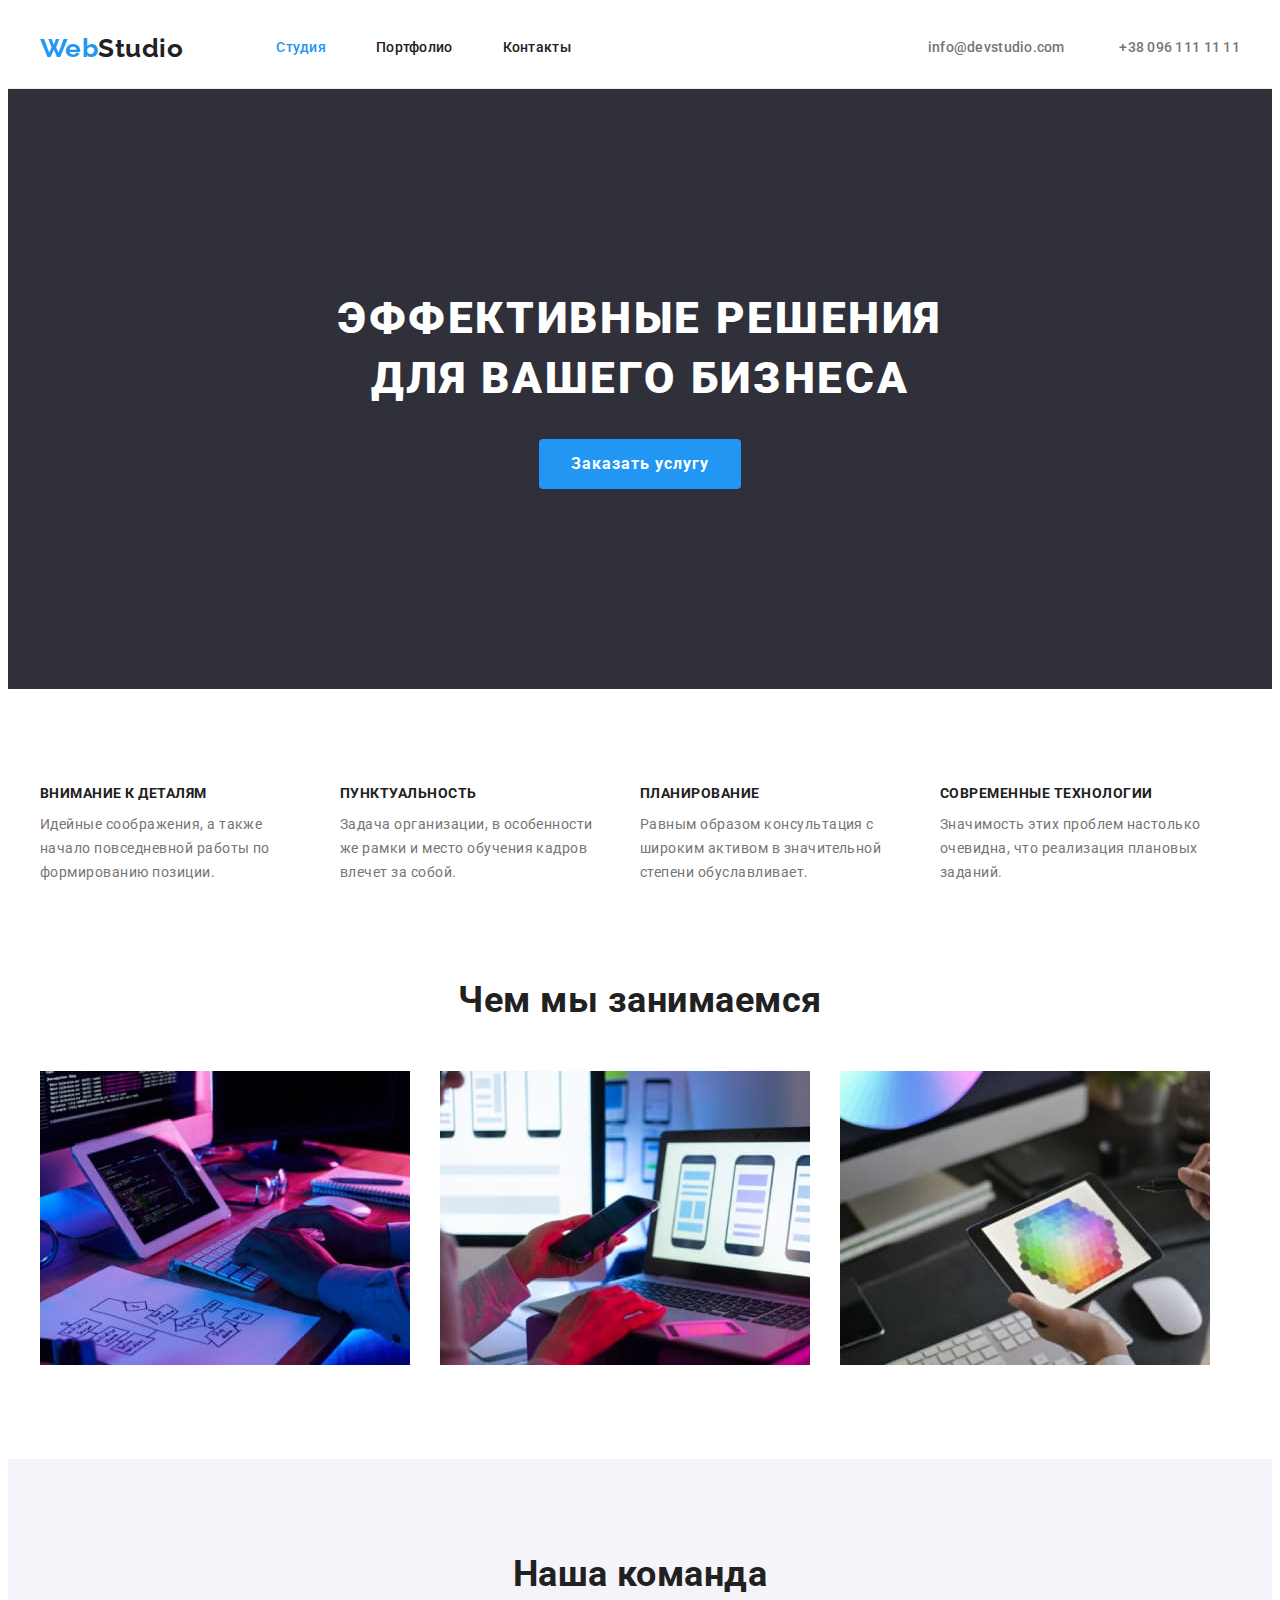
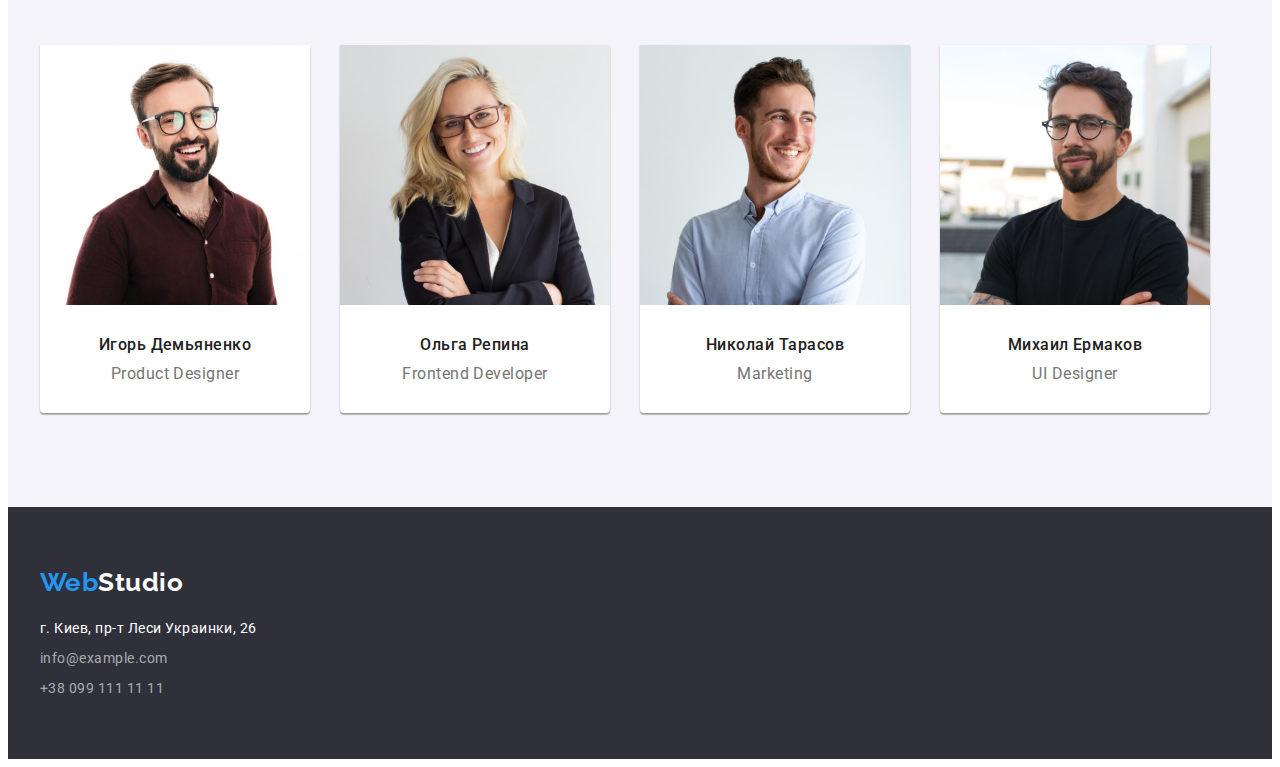
==== index.html @ fe97f820 "Initial commit" ====
<!DOCTYPE html>
<html lang="ru">
  <head>
    <meta charset="UTF-8" />
    <meta http-equiv="X-UA-Compatible" content="IE=edge" />
    <meta name="viewport" content="width=device-width, initial-scale=1.0" />
    <title>WebStudio</title>
    <link rel="preconnect" href="https://fonts.googleapis.com" />
    <link rel="preconnect" href="https://fonts.gstatic.com" crossorigin />
    <link
      href="https://fonts.googleapis.com/css2?family=Raleway:wght@700&family=Roboto:wght@400;500;700;900&display=swap"
      rel="stylesheet"
    />
    <link
      rel="stylesheet"
      href="https://cdnjs.cloudflare.com/ajax/libs/modern-normalize/1.1.0/modern-normalize.min.css"
      integrity="sha512-wpPYUAdjBVSE4KJnH1VR1HeZfpl1ub8YT/NKx4PuQ5NmX2tKuGu6U/JRp5y+Y8XG2tV+wKQpNHVUX03MfMFn9Q=="
      crossorigin="anonymous"
      referrerpolicy="no-referrer"
    />
    <link rel="stylesheet" href="./css/styles.css" />
  </head>

  <body>
    <header>
      <div class="container page-header">
        <nav class="site-nav">
          <a href="./index.html" class="logo link">Web<span class="logo-header">Studio</span></a>
          <ul class="list-nav list">
            <li class="item"><a href="./index.html" class="current link">Студия</a></li>
            <li class="item"><a href="./portfolio.html" class="link">Портфолио</a></li>
            <li class="item"><a href="" class="link">Контакты</a></li>
          </ul>
        </nav>
        <address class="contacts">
          <a href="mailto:info@devstudio.com" class="link">info@devstudio.com</a>
          <a href="tel:+380961111111" class="link">+38 096 111 11 11</a>
        </address>
      </div>
    </header>
    <main>
      <section class="hero section">
        <div class="container">
          <h1 class="hero-title">Эффективные решения для вашего бизнеса</h1>
          <button type="button" class="hero-button">Заказать услугу</button>
        </div>
      </section>
      <section class="features section">
        <div class="container">
          <!--приховати цей заголовок h2 в css-->
          <h2 class="visually-hidden">Наши преимущества</h2>
          <ul class="features-list list">
            <li class="item">
              <h3 class="features-title">Внимание к деталям</h3>
              <p class="features-text">
                Идейные соображения, а также начало повседневной работы по формированию позиции.
              </p>
            </li>
            <li class="item">
              <h3 class="features-title">Пунктуальность</h3>
              <p class="features-text">
                Задача организации, в особенности же рамки и место обучения кадров влечет за собой.
              </p>
            </li>
            <li class="item">
              <h3 class="features-title">Планирование</h3>
              <p class="features-text">
                Равным образом консультация с широким активом в значительной степени обуславливает.
              </p>
            </li>
            <li class="item">
              <h3 class="features-title">Современные технологии</h3>
              <p class="features-text">
                Значимость этих проблем настолько очевидна, что реализация плановых заданий.
              </p>
            </li>
          </ul>
        </div>
      </section>
      <section class="directions section">
        <div class="container">
          <h2 class="directions-title">Чем мы занимаемся</h2>
          <ul class="directions-list list">
            <li class="item">
              <img src="./images/doing1.jpg" width="370" alt="руки на клавиатуре, на екране код" />
            </li>
            <li class="item">
              <img
                src="./images/doing2.jpg"
                width="370"
                alt="мобильный телефон в руке и на экране"
              />
            </li>
            <li class="item">
              <img
                src="./images/doing3.jpg"
                width="370"
                alt="цветовая палитра на экране планшета"
              />
            </li>
          </ul>
        </div>
      </section>
      <section class="team section">
        <div class="container">
          <h2 class="team-title">Наша команда</h2>
          <ul class="team-list list">
            <li class="item">
              <img
                class="pic"
                src="./images/demiyanenko.jpg"
                width="270"
                alt="мужчина в коричневой рубашке, в очках и с бородой"
              />
              <div class="team-description">
                <h3 class="team-list-title">Игорь Демьяненко</h3>
                <p class="team-list-text">Product Designer</p>
              </div>
            </li>
            <li class="item">
              <img
                class="pic"
                src="./images/repina.jpg"
                width="270"
                alt="девушка блондинка в черном пиджакеи очках"
              />
              <div class="team-description">
                <h3 class="team-list-title">Ольга Репина</h3>
                <p class="team-list-text">Frontend Developer</p>
              </div>
            </li>
            <li class="item">
              <img
                class="pic"
                src="./images/tarasov.jpg"
                width="270"
                alt="мужчина в голубой рубашке и с бородой"
              />
              <div class="team-description">
                <h3 class="team-list-title">Николай Тарасов</h3>
                <p class="team-list-text">Marketing</p>
              </div>
            </li>
            <li class="item">
              <img
                class="pic"
                src="./images/ermakov.jpg"
                width="270"
                alt="мужчина в черной футболке, с бородой и в очках"
              />
              <div class="team-description">
                <h3 class="team-list-title">Михаил Ермаков</h3>
                <p class="team-list-text">UI Designer</p>
              </div>
            </li>
          </ul>
        </div>
      </section>
    </main>
    <footer>
      <div class="container">
        <a href="./index.html" class="logo link">Web<span class="logo-footer">Studio</span></a>
        <address class="address">
          <ul class="address-list list">
            <li class="item">
              <a
                href="https://goo.gl/maps/7GaUv9bCkKkRXXXv6"
                target="_blank"
                rel="noopener noreferrer nofollow"
                class="address-map link"
                >г. Киев, пр-т Леси Украинки, 26</a
              >
            </li>
            <li class="item">
              <a href="mailto:info@example.com" class="address-mail link">info@example.com</a>
            </li>
            <li class="item">
              <a href="tel:+380991111111" class="address-tel link">+38 099 111 11 11</a>
            </li>
          </ul>
        </address>
      </div>
    </footer>
  </body>
</html>
---- css/styles.css ----
/* основний колір фону - #FFFFFF */
/* колір футера - #2F303A */
/* додатковий колір фону - #F5F4FA */
/* колір логотипу - #000000 */
/* колір акценту - #2196F3 */
/* колір ховеру кнопки героя - #188CE8 */
/* колір заголовків - #212121 */
/* колір тексту - #757575 */
/* додатковий колір тексту - #FFFFFF */
/* колір тексту із прозорістю - rgba(255, 255, 255, 0.6) */
/* колір лінії - #ECECEC */
/* ?Raleway 700, Roboto 400 500 700 900 */

/* css змінні */
:root {
  --akcent-color: #2196f3;
  --base-color: #ffffff;
  --heading-color: #212121;
  --text-color: #757575;
  --btn-color: #f5f4fa;
}

body {
  background-color: var(--base-color);
  color: var(--heading-color);

  font-family: Roboto, sans-serif;
  letter-spacing: 0.03em;
}

header {
  border-bottom: 1px solid #ececec;
}

footer {
  background-color: #2f303a;
}

h1,
h2,
h3,
h4,
h5,
h6,
p,
ul,
li {
  margin: 0;
  padding: 0;
}

img {
  display: block;
  min-width: 100%;
  height: auto;
}

.list {
  list-style: none;
}

.link {
  text-decoration: none;
}

.section {
  padding-top: 94px;
  padding-bottom: 94px;
}

.container {
  margin-left: auto;
  margin-right: auto;
  width: 1200px;
  padding-left: 15px;
  padding-right: 15px;
  /* outline: 2px solid tomato; */
}

/* =============Хедер============== */
.page-header {
  display: flex;
  align-items: center;
}

.site-nav {
  display: flex;
  align-items: center;
}

.logo {
  padding-top: 20px;
  padding-bottom: 20px;

  color: var(--akcent-color);

  font-family: Raleway, sans-serif;
  font-weight: 700;
  font-size: 26px;
  line-height: 1.19;
}

.logo-header {
  color: #212121;
}

.list-nav {
  display: flex;
  margin-left: 93px;
}

.list-nav .item:not(:last-child) {
  margin-right: 50px;
}

.list-nav .link {
  display: inline-block;
  padding-top: 32px;
  padding-bottom: 32px;

  color: var(--heading-color);

  font-weight: 500;
  font-size: 14px;
  line-height: 1.14;
  letter-spacing: 0.02em;
}

.list-nav .link:hover,
.list-nav .link:focus {
  color: var(--akcent-color);
}

.contacts {
  margin-left: auto;
}

.contacts .link + .link {
  margin-left: 50px;
}

.contacts .link {
  display: inline-block;
  padding-top: 32px;
  padding-bottom: 32px;

  color: var(--text-color);

  font-style: normal;
  font-weight: 500;
  font-size: 14px;
  line-height: 1.14;
  letter-spacing: 0.02em;
}

.contacts .link:hover,
.contacts .link:focus {
  color: var(--akcent-color);
}

.link.current {
  color: var(--akcent-color);
}

/* =============герой============== */
.hero {
  padding-top: 200px;
  padding-bottom: 200px;
  background-color: #2f303a;
  text-align: center;
}

.hero-title {
  width: 696px;
  margin-right: auto;
  margin-left: auto;

  color: var(--base-color);
  font-weight: 900;
  font-size: 44px;
  line-height: 1.36;
  letter-spacing: 0.06em;
  text-transform: uppercase;
}

.hero-button {
  margin-right: auto;
  margin-left: auto;
  margin-top: 30px;
  min-width: 200px;
  border-radius: 4px;
  padding-top: 10px;
  padding-right: 32px;
  padding-bottom: 10px;
  padding-left: 32px;

  background-color: var(--akcent-color);
  color: var(--base-color);
  border: none;
  cursor: pointer;
  display: block;

  font-family: inherit;
  font-weight: 700;
  font-size: 16px;
  line-height: 1.88;
  letter-spacing: 0.06em;
}

.hero-button:hover,
.hero-button:focus {
  background-color: #188ce8;
}

/* =============преимущества============= */
.visually-hidden {
  position: absolute;
  white-space: nowrap;
  width: 1px;
  height: 1px;
  overflow: hidden;
  border: 0;
  padding: 0;
  clip: rect(0 0 0 0);
  clip-path: inset(50%);
  margin: -1px;
}

.features-list {
  display: flex;
}

.features-list .item {
  width: 270px;
}

.features-list .item:not(:last-child) {
  margin-right: 30px;
}

.features-title {
  margin-bottom: 10px;

  font-weight: 700;
  font-size: 14px;
  line-height: 1.43;
  text-transform: uppercase;
}

.features-text {
  color: var(--text-color);

  font-size: 14px;
  line-height: 1.71;
}

/* =============чем мы занимаемся============= */
.directions {
  padding-top: 0;
}

.directions-title {
  margin-bottom: 50px;

  font-weight: 700;
  font-size: 36px;
  line-height: 1.17;
  text-align: center;
}

.directions-list {
  display: flex;
}

.directions-list .item + .item {
  margin-left: 30px;
}

/* =============команда============= */
.team {
  background-color: #f5f4fa;
}

.team-title {
  margin-bottom: 50px;

  font-weight: 700;
  font-size: 36px;
  line-height: 1.17;
  text-align: center;
}

.team-list {
  display: flex;
}

.team-list .item + .item {
  margin-left: 30px;
}

.team-list .item {
  border-radius: 0px 0px 4px 4px;

  background-color: var(--base-color);
  width: 270px;

  box-shadow: 0px 1px 3px rgba(0, 0, 0, 0.12), 0px 1px 1px rgba(0, 0, 0, 0.14),
    0px 2px 1px rgba(0, 0, 0, 0.2);
}

.team-description {
  padding-top: 30px;
  padding-bottom: 30px;
}

.team-list-title {
  margin-bottom: 10px;

  font-weight: 500;
  font-size: 16px;
  line-height: 1.19;
  text-align: center;
}

.team-list-text {
  color: var(--text-color);

  font-size: 16px;
  line-height: 1.19;
  text-align: center;
}

/* =============футер============= */
footer {
  padding-top: 60px;
  padding-bottom: 60px;
}

.logo-footer {
  color: var(--base-color);
}

.address {
  margin-top: 20px;

  font-style: normal;
  font-size: 14px;
  /* line-height: 1.71; */
  line-height: 1.5;
}

/* .address-list .item {
  height: 21px;
} */

.address-list .item + .item {
  margin-top: 9px;
}

.address-map {
  color: var(--base-color);
}

.address-map:hover,
.address-map:focus {
  color: var(--akcent-color);
}

.address-tel,
.address-mail {
  color: rgba(255, 255, 255, 0.6);
}

.address-tel:hover,
.address-tel:focus {
  color: var(--akcent-color);
}

.address-mail:hover,
.address-mail:focus {
  color: var(--akcent-color);
}

/* =============портфолио============= */
.filters {
  display: flex;
  margin-bottom: 50px;
  justify-content: center;
}

.filters-btn {
  padding-top: 6px;
  padding-right: 22px;
  padding-bottom: 6px;
  padding-left: 22px;
  border-radius: 4px;

  color: var(--heading-color);
  background-color: var(--btn-color);
  border: none;
  cursor: pointer;

  font-family: inherit;
  font-weight: 500;
  font-size: 16px;
  line-height: 1.62;
  text-align: center;
  letter-spacing: inherit;
}

.filters-list:not(:last-child) {
  margin-right: 6px;
}

.filters-btn:hover,
.filters-btn:focus {
  background-color: var(--akcent-color);
  color: var(--base-color);
}

.works {
  display: flex;
  flex-wrap: wrap;
  gap: 30px;
}

.works-list {
  flex-basis: calc((100% - 60px) / 3);
}

.works-descr {
  padding-right: 24px;
  padding-bottom: 20px;
  padding-left: 24px;
  padding-top: 20px;

  border: 1px solid #eeeeee;
  border-top: none;
}

.works-title {
  margin-bottom: 4px;
  color: var(--heading-color);

  font-weight: 700;
  font-size: 18px;
  line-height: 2;
  letter-spacing: 0.06em;
}

.works-text {
  color: var(--text-color);

  font-size: 16px;
  line-height: 1.88;
}
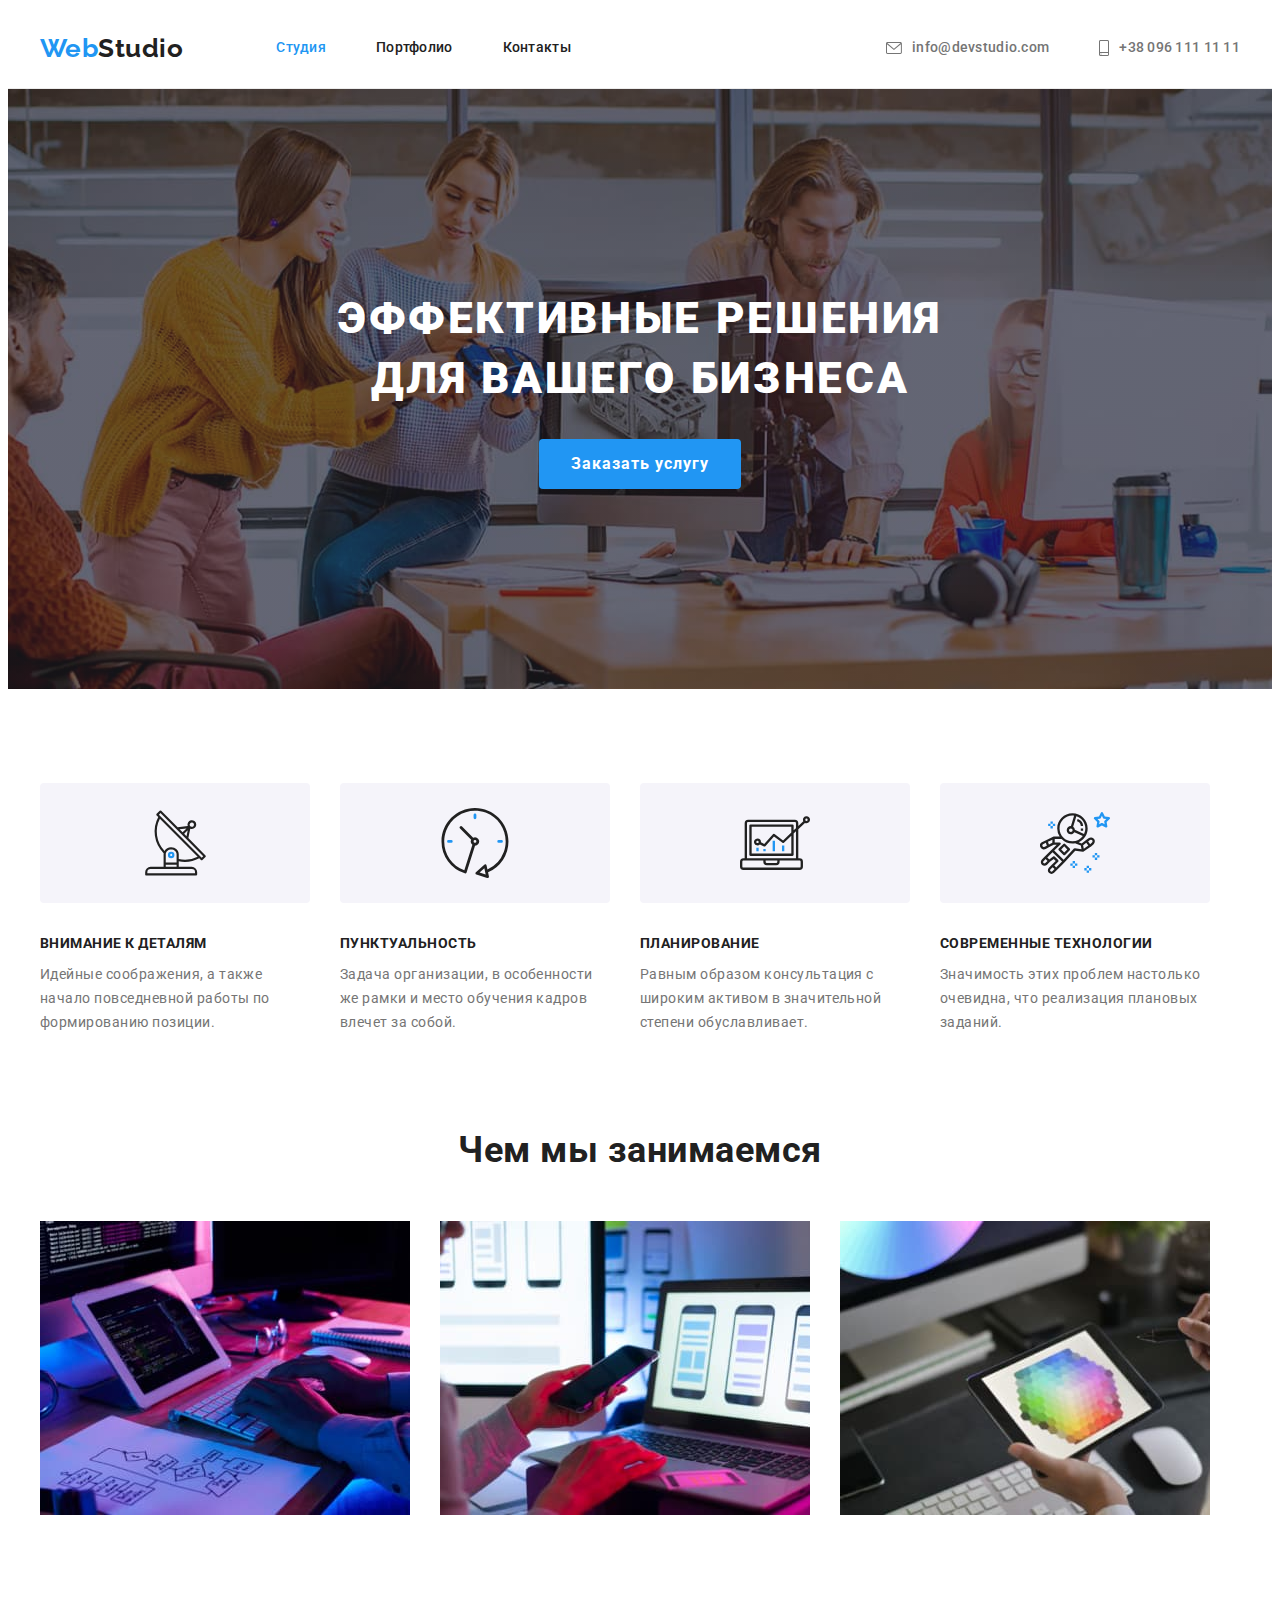
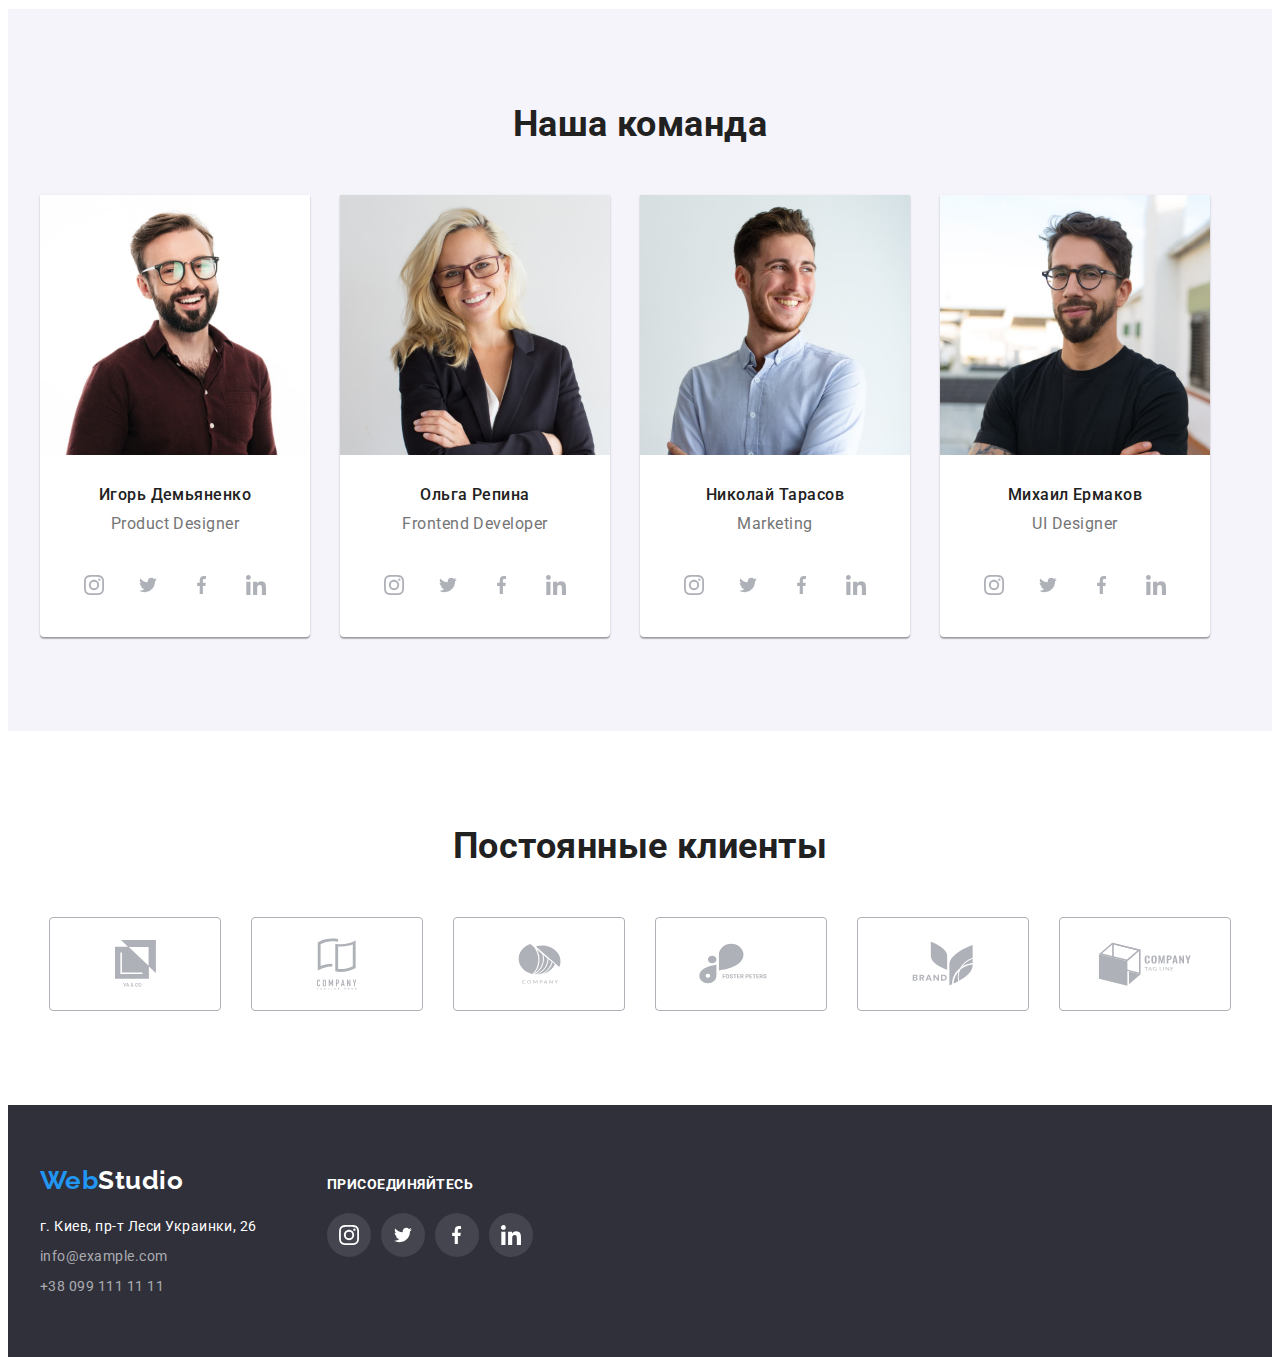
==== commit 757b5565: "дз№4 головна сторінка - готово" ====
--- a/index.html
+++ b/index.html
@@ -33,8 +33,17 @@
           </ul>
         </nav>
         <address class="contacts">
-          <a href="mailto:info@devstudio.com" class="link">info@devstudio.com</a>
-          <a href="tel:+380961111111" class="link">+38 096 111 11 11</a>
+          <a href="mailto:info@devstudio.com" class="link">
+            <svg class="cont-icon" width="16px" height="12">
+              <use href="./images/symbol-defs.svg#icon-mail"></use>
+            </svg>
+            info@devstudio.com</a
+          >
+          <a href="tel:+380961111111" class="link"
+            ><svg class="cont-icon" width="10px" height="16">
+              <use href="./images/symbol-defs.svg#icon-phone"></use></svg
+            >+38 096 111 11 11</a
+          >
         </address>
       </div>
     </header>
@@ -51,24 +60,44 @@
           <h2 class="visually-hidden">Наши преимущества</h2>
           <ul class="features-list list">
             <li class="item">
+              <div class="features-icon">
+                <svg class="icon" width="65" height="70">
+                  <use href="./images/symbol-defs.svg#icon-antenna"></use>
+                </svg>
+              </div>
               <h3 class="features-title">Внимание к деталям</h3>
               <p class="features-text">
                 Идейные соображения, а также начало повседневной работы по формированию позиции.
               </p>
             </li>
             <li class="item">
+              <div class="features-icon">
+                <svg class="icon" width="70" height="70">
+                  <use href="./images/symbol-defs.svg#icon-clock"></use>
+                </svg>
+              </div>
               <h3 class="features-title">Пунктуальность</h3>
               <p class="features-text">
                 Задача организации, в особенности же рамки и место обучения кадров влечет за собой.
               </p>
             </li>
             <li class="item">
+              <div class="features-icon">
+                <svg class="icon" width="70" height="70">
+                  <use href="./images/symbol-defs.svg#icon-diagram"></use>
+                </svg>
+              </div>
               <h3 class="features-title">Планирование</h3>
               <p class="features-text">
                 Равным образом консультация с широким активом в значительной степени обуславливает.
               </p>
             </li>
             <li class="item">
+              <div class="features-icon">
+                <svg class="icon" width="70" height="70">
+                  <use href="./images/symbol-defs.svg#icon-astronaut"></use>
+                </svg>
+              </div>
               <h3 class="features-title">Современные технологии</h3>
               <p class="features-text">
                 Значимость этих проблем настолько очевидна, что реализация плановых заданий.
@@ -116,6 +145,33 @@
                 <h3 class="team-list-title">Игорь Демьяненко</h3>
                 <p class="team-list-text">Product Designer</p>
               </div>
+              <ul class="social list">
+                <li class="social-item">
+                  <a class="social-icon" href="" aria-label="instagram Игорь Демьяненко">
+                    <svg class="soc-logo" width="20" height="20">
+                      <use href="./images/symbol-defs.svg#icon-instagram"></use>
+                    </svg>
+                  </a>
+                </li>
+                <li class="social-item">
+                  <a class="social-icon" href="" aria-label="twitter Игорь Демьяненко">
+                    <svg class="soc-logo" width="20" height="16">
+                      <use href="./images/symbol-defs.svg#icon-twitter"></use></svg
+                  ></a>
+                </li>
+                <li class="social-item">
+                  <a class="social-icon" href="" aria-label="facebook Игорь Демьяненко">
+                    <svg class="soc-logo" width="10" height="20">
+                      <use href="./images/symbol-defs.svg#icon-facebook"></use></svg
+                  ></a>
+                </li>
+                <li class="social-item">
+                  <a class="social-icon" href="" aria-label="linkedin Игорь Демьяненко">
+                    <svg class="soc-logo" width="20" height="20">
+                      <use href="./images/symbol-defs.svg#icon-linkedin"></use></svg
+                  ></a>
+                </li>
+              </ul>
             </li>
             <li class="item">
               <img
@@ -128,6 +184,33 @@
                 <h3 class="team-list-title">Ольга Репина</h3>
                 <p class="team-list-text">Frontend Developer</p>
               </div>
+              <ul class="social list">
+                <li class="social-item">
+                  <a class="social-icon" href="" aria-label="instagram Ольга Репина">
+                    <svg class="soc-logo" width="20" height="20">
+                      <use href="./images/symbol-defs.svg#icon-instagram"></use>
+                    </svg>
+                  </a>
+                </li>
+                <li class="social-item">
+                  <a class="social-icon" href="" aria-label="twitter Ольга Репина">
+                    <svg class="soc-logo" width="20" height="16">
+                      <use href="./images/symbol-defs.svg#icon-twitter"></use></svg
+                  ></a>
+                </li>
+                <li class="social-item">
+                  <a class="social-icon" href="" aria-label="facebook Ольга Репина">
+                    <svg class="soc-logo" width="10" height="20">
+                      <use href="./images/symbol-defs.svg#icon-facebook"></use></svg
+                  ></a>
+                </li>
+                <li class="social-item">
+                  <a class="social-icon" href="" aria-label="linkedin Ольга Репина">
+                    <svg class="soc-logo" width="20" height="20">
+                      <use href="./images/symbol-defs.svg#icon-linkedin"></use></svg
+                  ></a>
+                </li>
+              </ul>
             </li>
             <li class="item">
               <img
@@ -140,6 +223,33 @@
                 <h3 class="team-list-title">Николай Тарасов</h3>
                 <p class="team-list-text">Marketing</p>
               </div>
+              <ul class="social list">
+                <li class="social-item">
+                  <a class="social-icon" href="" aria-label="instagram Николай Тарасов">
+                    <svg class="soc-logo" width="20" height="20">
+                      <use href="./images/symbol-defs.svg#icon-instagram"></use>
+                    </svg>
+                  </a>
+                </li>
+                <li class="social-item">
+                  <a class="social-icon" href="" aria-label="twitter Николай Тарасов">
+                    <svg class="soc-logo" width="20" height="16">
+                      <use href="./images/symbol-defs.svg#icon-twitter"></use></svg
+                  ></a>
+                </li>
+                <li class="social-item">
+                  <a class="social-icon" href="" aria-label="facebook Николай Тарасов">
+                    <svg class="soc-logo" width="10" height="20">
+                      <use href="./images/symbol-defs.svg#icon-facebook"></use></svg
+                  ></a>
+                </li>
+                <li class="social-item">
+                  <a class="social-icon" href="" aria-label="linkedin Николай Тарасов">
+                    <svg class="soc-logo" width="20" height="20">
+                      <use href="./images/symbol-defs.svg#icon-linkedin"></use></svg
+                  ></a>
+                </li>
+              </ul>
             </li>
             <li class="item">
               <img
@@ -152,33 +262,136 @@
                 <h3 class="team-list-title">Михаил Ермаков</h3>
                 <p class="team-list-text">UI Designer</p>
               </div>
+              <ul class="social list">
+                <li class="social-item">
+                  <a class="social-icon" href="" aria-label="instagram Михаил Ермаков">
+                    <svg class="soc-logo" width="20" height="20">
+                      <use href="./images/symbol-defs.svg#icon-instagram"></use>
+                    </svg>
+                  </a>
+                </li>
+                <li class="social-item">
+                  <a class="social-icon" href="" aria-label="twitter Михаил Ермаков">
+                    <svg class="soc-logo" width="20" height="16">
+                      <use href="./images/symbol-defs.svg#icon-twitter"></use></svg
+                  ></a>
+                </li>
+                <li class="social-item">
+                  <a class="social-icon" href="" aria-label="facebook Михаил Ермаков">
+                    <svg class="soc-logo" width="10" height="20">
+                      <use href="./images/symbol-defs.svg#icon-facebook"></use></svg
+                  ></a>
+                </li>
+                <li class="social-item">
+                  <a class="social-icon" href="" aria-label="linkedin Михаил Ермаков">
+                    <svg class="soc-logo" width="20" height="20">
+                      <use href="./images/symbol-defs.svg#icon-linkedin"></use></svg
+                  ></a>
+                </li>
+              </ul>
+            </li>
+          </ul>
+        </div>
+      </section>
+      <section class="clients section">
+        <div class="container">
+          <h2 class="clients-title">Постоянные клиенты</h2>
+          <ul class="clients-list list">
+            <li class="items">
+              <a href="" class="clients-icon" aria-label="company1">
+                <svg class="icon" width="41" height="47">
+                  <use href="./images/symbol-defs.svg#icon-client1"></use>
+                </svg>
+              </a>
+            </li>
+            <li class="items">
+              <a href="" class="clients-icon" aria-label="company2"
+                ><svg class="icon" width="40" height="52">
+                  <use href="./images/symbol-defs.svg#icon-client2"></use></svg
+              ></a>
+            </li>
+            <li class="items">
+              <a href="" class="clients-icon" aria-label="company3"
+                ><svg class="icon" width="43" height="41">
+                  <use href="./images/symbol-defs.svg#icon-client3"></use></svg
+              ></a>
+            </li>
+            <li class="items">
+              <a href="" class="clients-icon" aria-label="company4"
+                ><svg class="icon" width="84" height="41">
+                  <use href="./images/symbol-defs.svg#icon-client4"></use></svg
+              ></a>
+            </li>
+            <li class="items">
+              <a href="" class="clients-icon" aria-label="company5"
+                ><svg class="icon" width="62" height="45">
+                  <use href="./images/symbol-defs.svg#icon-client5"></use></svg
+              ></a>
+            </li>
+            <li class="items">
+              <a href="" class="clients-icon" aria-label="company6"
+                ><svg class="icon" width="94" height="44">
+                  <use href="./images/symbol-defs.svg#icon-client6"></use></svg
+              ></a>
             </li>
           </ul>
         </div>
       </section>
     </main>
     <footer>
-      <div class="container">
-        <a href="./index.html" class="logo link">Web<span class="logo-footer">Studio</span></a>
-        <address class="address">
-          <ul class="address-list list">
-            <li class="item">
-              <a
-                href="https://goo.gl/maps/7GaUv9bCkKkRXXXv6"
-                target="_blank"
-                rel="noopener noreferrer nofollow"
-                class="address-map link"
-                >г. Киев, пр-т Леси Украинки, 26</a
-              >
-            </li>
-            <li class="item">
-              <a href="mailto:info@example.com" class="address-mail link">info@example.com</a>
-            </li>
-            <li class="item">
-              <a href="tel:+380991111111" class="address-tel link">+38 099 111 11 11</a>
-            </li>
-          </ul>
-        </address>
+      <div class="container footer">
+        <div class="footer-contacts">
+          <a href="./index.html" class="logo link">Web<span class="logo-footer">Studio</span></a>
+          <address class="address">
+            <ul class="address-list list">
+              <li class="item">
+                <a
+                  href="https://goo.gl/maps/7GaUv9bCkKkRXXXv6"
+                  target="_blank"
+                  rel="noopener noreferrer nofollow"
+                  class="address-map link"
+                  >г. Киев, пр-т Леси Украинки, 26</a
+                >
+              </li>
+              <li class="item">
+                <a href="mailto:info@example.com" class="address-mail link">info@example.com</a>
+              </li>
+              <li class="item">
+                <a href="tel:+380991111111" class="address-tel link">+38 099 111 11 11</a>
+              </li>
+            </ul>
+          </address>
+        </div>
+        <div class="footer-socials">
+          <p class="connect">присоединяйтесь</p>
+          <ul class="social list">
+            <li class="social-item">
+              <a class="social-icon link" href="" aria-label="наш instagram">
+                <svg class="soc-logo" width="20" height="20">
+                  <use href="./images/symbol-defs.svg#icon-instagram"></use>
+                </svg>
+              </a>
+            </li>
+            <li class="social-item">
+              <a class="social-icon link" href="" aria-label="наш twitter">
+                <svg class="soc-logo" width="20" height="16">
+                  <use href="./images/symbol-defs.svg#icon-twitter"></use></svg
+              ></a>
+            </li>
+            <li class="social-item">
+              <a class="social-icon link" href="" aria-label="наш facebook">
+                <svg class="soc-logo" width="10" height="20">
+                  <use href="./images/symbol-defs.svg#icon-facebook"></use></svg
+              ></a>
+            </li>
+            <li class="social-item">
+              <a class="social-icon link" href="" aria-label="наш linkedin">
+                <svg class="soc-logo" width="20" height="20">
+                  <use href="./images/symbol-defs.svg#icon-linkedin"></use></svg
+              ></a>
+            </li>
+          </ul>
+        </div>
       </div>
     </footer>
   </body>
--- a/css/styles.css
+++ b/css/styles.css
@@ -9,6 +9,7 @@
 /* додатковий колір тексту - #FFFFFF */
 /* колір тексту із прозорістю - rgba(255, 255, 255, 0.6) */
 /* колір лінії - #ECECEC */
+/* колір соцмережі - #AFB1B8 */
 /* ?Raleway 700, Roboto 400 500 700 900 */
 
 /* css змінні */
@@ -18,6 +19,8 @@
   --heading-color: #212121;
   --text-color: #757575;
   --btn-color: #f5f4fa;
+  --social-color: #afb1b8;
+  --footer-social-color: rgba(255, 255, 255, 0.1);
 }
 
 body {
@@ -49,6 +52,10 @@
   padding: 0;
 }
 
+h2 {
+  font-weight: 700;
+}
+
 img {
   display: block;
   min-width: 100%;
@@ -132,6 +139,7 @@
 }
 
 .contacts {
+  display: flex;
   margin-left: auto;
 }
 
@@ -140,9 +148,10 @@
 }
 
 .contacts .link {
-  display: inline-block;
+  display: flex;
   padding-top: 32px;
   padding-bottom: 32px;
+  align-items: center;
 
   color: var(--text-color);
 
@@ -158,15 +167,27 @@
   color: var(--akcent-color);
 }
 
+.cont-icon {
+  fill: currentColor;
+  margin-right: 10px;
+}
+
 .link.current {
   color: var(--akcent-color);
 }
 
 /* =============герой============== */
-.hero {
+.hero.section {
+  max-width: 1600px;
+  margin-right: auto;
+  margin-left: auto;
   padding-top: 200px;
   padding-bottom: 200px;
-  background-color: #2f303a;
+  background-color: #c4c4c4;
+  background-image: linear-gradient(rgba(47, 48, 58, 0.4), rgba(47, 48, 58, 0.4)),
+    url('../images/hero.jpg');
+  background-repeat: no-repeat;
+  background-position: center;
   text-align: center;
 }
 
@@ -234,6 +255,16 @@
   width: 270px;
 }
 
+.features-icon {
+  display: flex;
+  justify-content: center;
+  align-items: center;
+  background-color: var(--btn-color);
+  border-radius: 4px;
+  margin-bottom: 30px;
+  height: 120px;
+}
+
 .features-list .item:not(:last-child) {
   margin-right: 30px;
 }
@@ -241,7 +272,6 @@
 .features-title {
   margin-bottom: 10px;
 
-  font-weight: 700;
   font-size: 14px;
   line-height: 1.43;
   text-transform: uppercase;
@@ -262,7 +292,6 @@
 .directions-title {
   margin-bottom: 50px;
 
-  font-weight: 700;
   font-size: 36px;
   line-height: 1.17;
   text-align: center;
@@ -284,7 +313,6 @@
 .team-title {
   margin-bottom: 50px;
 
-  font-weight: 700;
   font-size: 36px;
   line-height: 1.17;
   text-align: center;
@@ -303,6 +331,7 @@
 
   background-color: var(--base-color);
   width: 270px;
+  padding-bottom: 30px;
 
   box-shadow: 0px 1px 3px rgba(0, 0, 0, 0.12), 0px 1px 1px rgba(0, 0, 0, 0.14),
     0px 2px 1px rgba(0, 0, 0, 0.2);
@@ -330,12 +359,84 @@
   text-align: center;
 }
 
+.social {
+  display: flex;
+  justify-content: center;
+}
+
+.social-item + .social-item {
+  margin-left: 10px;
+}
+.social-icon {
+  display: flex;
+  justify-content: center;
+  align-items: center;
+
+  width: 44px;
+  height: 44px;
+  border-radius: 50%;
+
+  color: var(--social-color);
+  background-color: var(--base-color);
+}
+
+.social-icon:hover,
+.social-icon:focus {
+  background-color: var(--akcent-color);
+  color: var(--base-color);
+}
+
+.soc-logo {
+  fill: currentColor;
+}
+
+/* =============клієнти============= */
+.clients-title {
+  margin-bottom: 50px;
+
+  font-size: 36px;
+  line-height: 1.17;
+  text-align: center;
+}
+
+.clients-list {
+  display: flex;
+  justify-content: center;
+}
+
+.clients-list .items + .items {
+  margin-left: 30px;
+}
+.clients-icon {
+  display: flex;
+  justify-content: center;
+  align-items: center;
+  width: 170px;
+  height: 92px;
+  border-radius: 4px;
+  border: 1px solid var(--social-color);
+  color: var(--social-color);
+}
+
+.clients-icon:hover,
+.clients-icon:focus {
+  color: var(--akcent-color);
+  border: 1px solid var(--akcent-color);
+}
+
+.clients-icon .icon {
+  fill: currentColor;
+}
 /* =============футер============= */
 footer {
   padding-top: 60px;
   padding-bottom: 60px;
 }
 
+.container.footer {
+  display: flex;
+}
+
 .logo-footer {
   color: var(--base-color);
 }
@@ -362,7 +463,11 @@
 }
 
 .address-map:hover,
-.address-map:focus {
+.address-map:focus,
+.address-tel:hover,
+.address-tel:focus,
+.address-mail:hover,
+.address-mail:focus {
   color: var(--akcent-color);
 }
 
@@ -371,14 +476,30 @@
   color: rgba(255, 255, 255, 0.6);
 }
 
-.address-tel:hover,
-.address-tel:focus {
-  color: var(--akcent-color);
-}
-
-.address-mail:hover,
-.address-mail:focus {
-  color: var(--akcent-color);
+.footer-socials {
+  margin-top: 12px;
+  margin-left: 70px;
+}
+.connect {
+  margin-bottom: 20px;
+
+  font-weight: 700;
+  font-size: 14px;
+  line-height: 1.14;
+  text-transform: uppercase;
+
+  color: var(--base-color);
+}
+
+.social-icon.link {
+  color: var(--base-color);
+  background-color: var(--footer-social-color);
+}
+
+.social-icon:hover,
+.social-icon:focus {
+  background-color: var(--akcent-color);
+  color: var(--base-color);
 }
 
 /* =============портфолио============= */
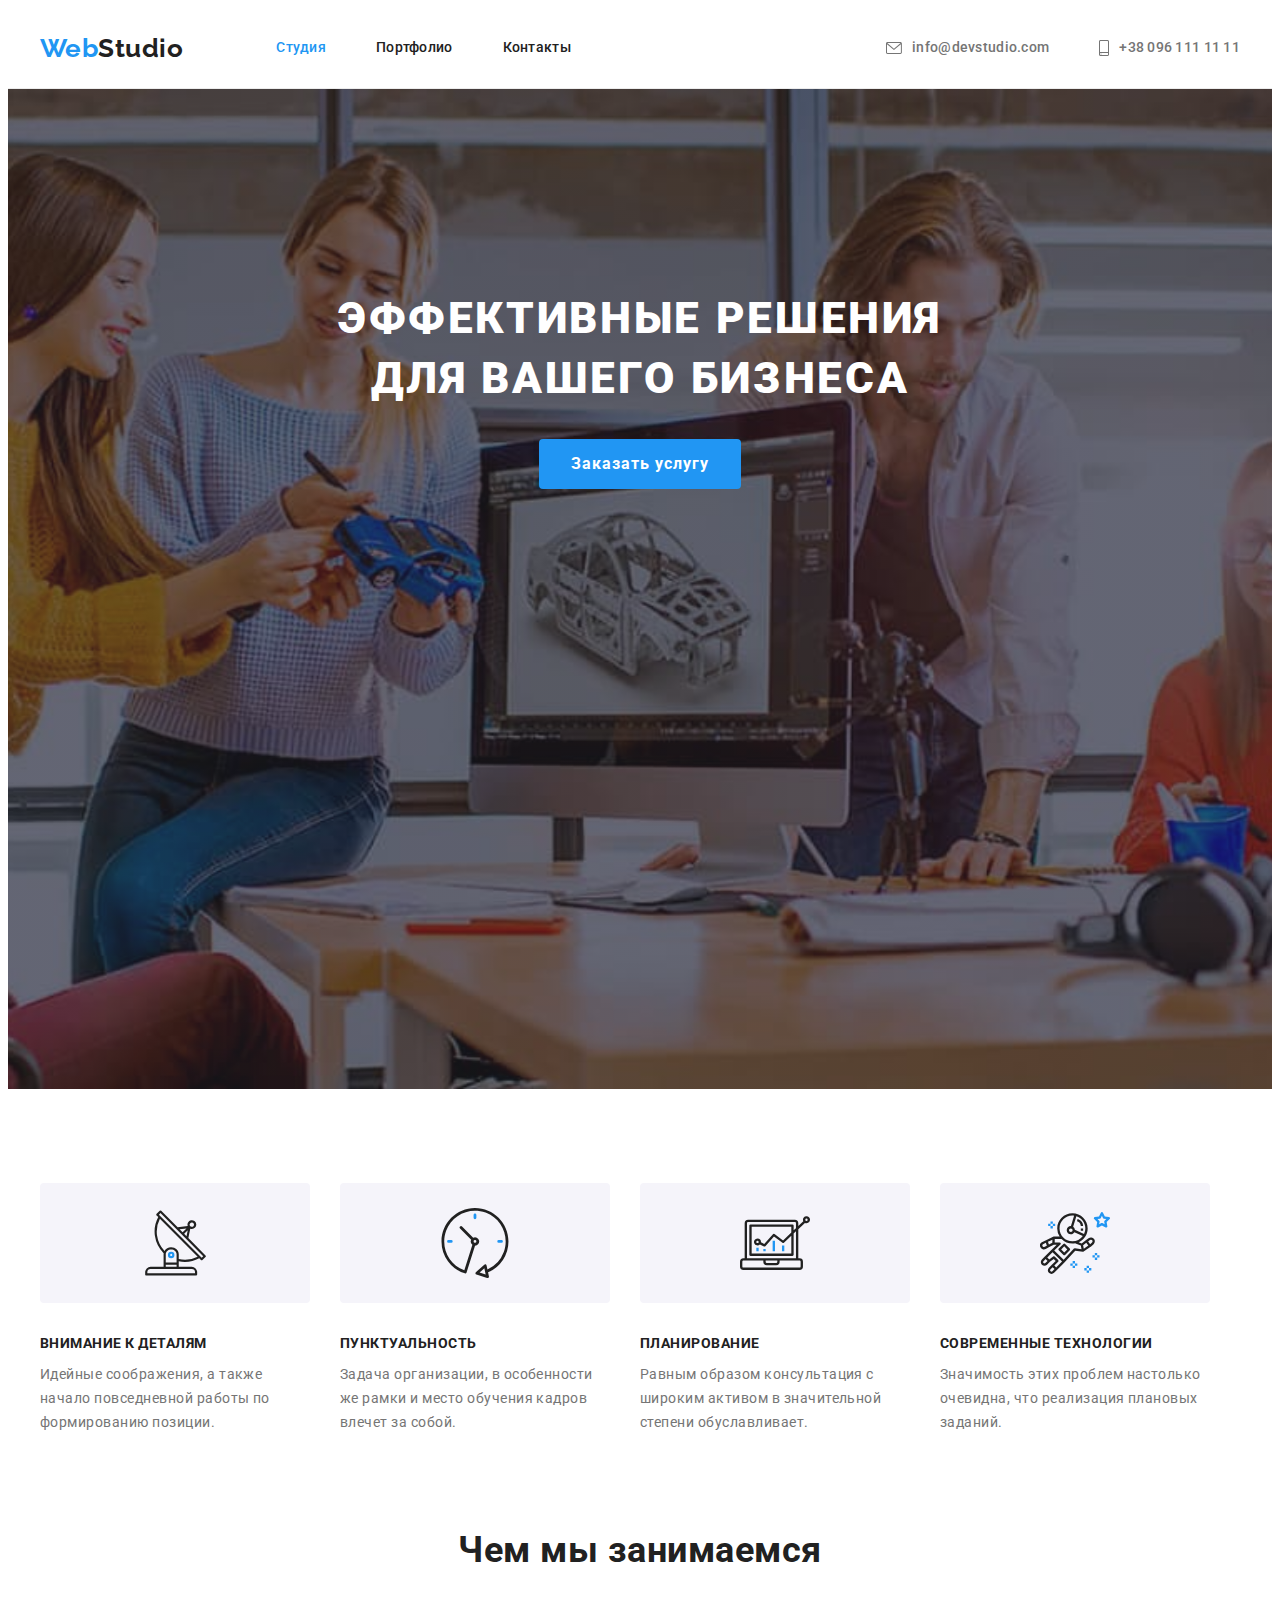
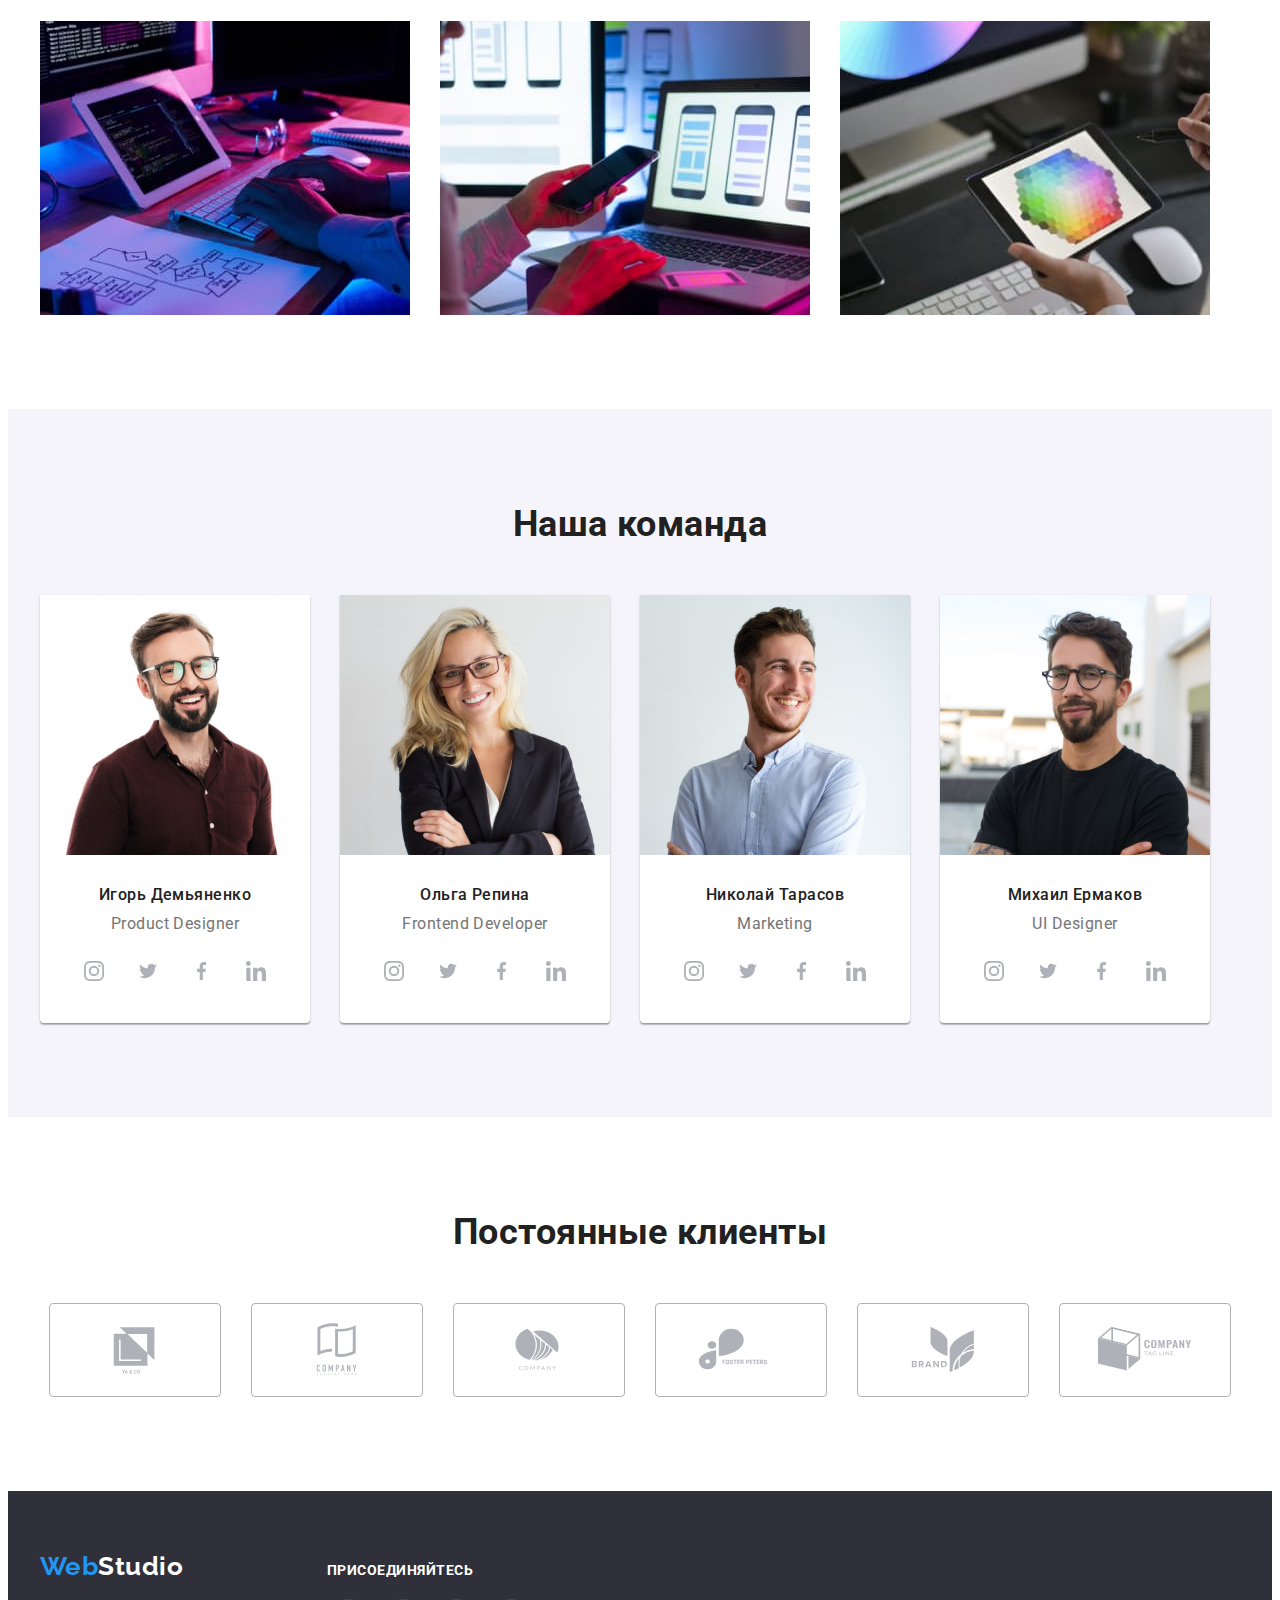
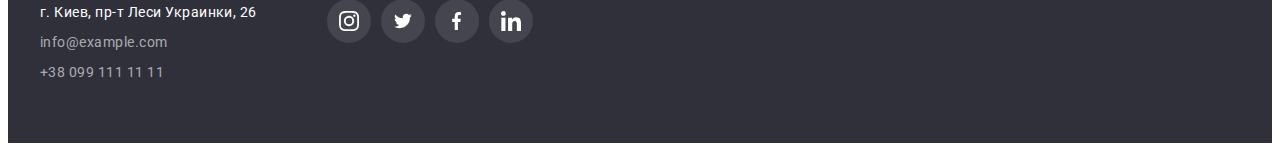
==== commit 76a7f434: "невеличкі правки по ДЗ" ====
--- a/index.html
+++ b/index.html
@@ -35,13 +35,13 @@
         <address class="contacts">
           <a href="mailto:info@devstudio.com" class="link">
             <svg class="cont-icon" width="16px" height="12">
-              <use href="./images/symbol-defs.svg#icon-mail"></use>
+              <use href="./images/icons.svg#icon-mail"></use>
             </svg>
             info@devstudio.com</a
           >
           <a href="tel:+380961111111" class="link"
             ><svg class="cont-icon" width="10px" height="16">
-              <use href="./images/symbol-defs.svg#icon-phone"></use></svg
+              <use href="./images/icons.svg#icon-phone"></use></svg
             >+38 096 111 11 11</a
           >
         </address>
@@ -62,7 +62,7 @@
             <li class="item">
               <div class="features-icon">
                 <svg class="icon" width="65" height="70">
-                  <use href="./images/symbol-defs.svg#icon-antenna"></use>
+                  <use href="./images/icons.svg#icon-antenna"></use>
                 </svg>
               </div>
               <h3 class="features-title">Внимание к деталям</h3>
@@ -73,7 +73,7 @@
             <li class="item">
               <div class="features-icon">
                 <svg class="icon" width="70" height="70">
-                  <use href="./images/symbol-defs.svg#icon-clock"></use>
+                  <use href="./images/icons.svg#icon-clock"></use>
                 </svg>
               </div>
               <h3 class="features-title">Пунктуальность</h3>
@@ -84,7 +84,7 @@
             <li class="item">
               <div class="features-icon">
                 <svg class="icon" width="70" height="70">
-                  <use href="./images/symbol-defs.svg#icon-diagram"></use>
+                  <use href="./images/icons.svg#icon-diagram"></use>
                 </svg>
               </div>
               <h3 class="features-title">Планирование</h3>
@@ -95,7 +95,7 @@
             <li class="item">
               <div class="features-icon">
                 <svg class="icon" width="70" height="70">
-                  <use href="./images/symbol-defs.svg#icon-astronaut"></use>
+                  <use href="./images/icons.svg#icon-astronaut"></use>
                 </svg>
               </div>
               <h3 class="features-title">Современные технологии</h3>
@@ -144,34 +144,34 @@
               <div class="team-description">
                 <h3 class="team-list-title">Игорь Демьяненко</h3>
                 <p class="team-list-text">Product Designer</p>
-              </div>
-              <ul class="social list">
-                <li class="social-item">
-                  <a class="social-icon" href="" aria-label="instagram Игорь Демьяненко">
-                    <svg class="soc-logo" width="20" height="20">
-                      <use href="./images/symbol-defs.svg#icon-instagram"></use>
-                    </svg>
-                  </a>
-                </li>
-                <li class="social-item">
-                  <a class="social-icon" href="" aria-label="twitter Игорь Демьяненко">
-                    <svg class="soc-logo" width="20" height="16">
-                      <use href="./images/symbol-defs.svg#icon-twitter"></use></svg
-                  ></a>
-                </li>
-                <li class="social-item">
-                  <a class="social-icon" href="" aria-label="facebook Игорь Демьяненко">
-                    <svg class="soc-logo" width="10" height="20">
-                      <use href="./images/symbol-defs.svg#icon-facebook"></use></svg
-                  ></a>
-                </li>
-                <li class="social-item">
-                  <a class="social-icon" href="" aria-label="linkedin Игорь Демьяненко">
-                    <svg class="soc-logo" width="20" height="20">
-                      <use href="./images/symbol-defs.svg#icon-linkedin"></use></svg
-                  ></a>
-                </li>
-              </ul>
+                <ul class="social list">
+                  <li class="social-item">
+                    <a class="social-icon" href="" aria-label="instagram Игорь Демьяненко">
+                      <svg class="soc-logo" width="20" height="20">
+                        <use href="./images/icons.svg#icon-instagram"></use>
+                      </svg>
+                    </a>
+                  </li>
+                  <li class="social-item">
+                    <a class="social-icon" href="" aria-label="twitter Игорь Демьяненко">
+                      <svg class="soc-logo" width="20" height="16">
+                        <use href="./images/icons.svg#icon-twitter"></use></svg
+                    ></a>
+                  </li>
+                  <li class="social-item">
+                    <a class="social-icon" href="" aria-label="facebook Игорь Демьяненко">
+                      <svg class="soc-logo" width="10" height="20">
+                        <use href="./images/icons.svg#icon-facebook"></use></svg
+                    ></a>
+                  </li>
+                  <li class="social-item">
+                    <a class="social-icon" href="" aria-label="linkedin Игорь Демьяненко">
+                      <svg class="soc-logo" width="20" height="20">
+                        <use href="./images/icons.svg#icon-linkedin"></use></svg
+                    ></a>
+                  </li>
+                </ul>
+              </div>
             </li>
             <li class="item">
               <img
@@ -183,34 +183,34 @@
               <div class="team-description">
                 <h3 class="team-list-title">Ольга Репина</h3>
                 <p class="team-list-text">Frontend Developer</p>
-              </div>
-              <ul class="social list">
-                <li class="social-item">
-                  <a class="social-icon" href="" aria-label="instagram Ольга Репина">
-                    <svg class="soc-logo" width="20" height="20">
-                      <use href="./images/symbol-defs.svg#icon-instagram"></use>
-                    </svg>
-                  </a>
-                </li>
-                <li class="social-item">
-                  <a class="social-icon" href="" aria-label="twitter Ольга Репина">
-                    <svg class="soc-logo" width="20" height="16">
-                      <use href="./images/symbol-defs.svg#icon-twitter"></use></svg
-                  ></a>
-                </li>
-                <li class="social-item">
-                  <a class="social-icon" href="" aria-label="facebook Ольга Репина">
-                    <svg class="soc-logo" width="10" height="20">
-                      <use href="./images/symbol-defs.svg#icon-facebook"></use></svg
-                  ></a>
-                </li>
-                <li class="social-item">
-                  <a class="social-icon" href="" aria-label="linkedin Ольга Репина">
-                    <svg class="soc-logo" width="20" height="20">
-                      <use href="./images/symbol-defs.svg#icon-linkedin"></use></svg
-                  ></a>
-                </li>
-              </ul>
+                <ul class="social list">
+                  <li class="social-item">
+                    <a class="social-icon" href="" aria-label="instagram Ольга Репина">
+                      <svg class="soc-logo" width="20" height="20">
+                        <use href="./images/icons.svg#icon-instagram"></use>
+                      </svg>
+                    </a>
+                  </li>
+                  <li class="social-item">
+                    <a class="social-icon" href="" aria-label="twitter Ольга Репина">
+                      <svg class="soc-logo" width="20" height="16">
+                        <use href="./images/icons.svg#icon-twitter"></use></svg
+                    ></a>
+                  </li>
+                  <li class="social-item">
+                    <a class="social-icon" href="" aria-label="facebook Ольга Репина">
+                      <svg class="soc-logo" width="10" height="20">
+                        <use href="./images/icons.svg#icon-facebook"></use></svg
+                    ></a>
+                  </li>
+                  <li class="social-item">
+                    <a class="social-icon" href="" aria-label="linkedin Ольга Репина">
+                      <svg class="soc-logo" width="20" height="20">
+                        <use href="./images/icons.svg#icon-linkedin"></use></svg
+                    ></a>
+                  </li>
+                </ul>
+              </div>
             </li>
             <li class="item">
               <img
@@ -222,34 +222,34 @@
               <div class="team-description">
                 <h3 class="team-list-title">Николай Тарасов</h3>
                 <p class="team-list-text">Marketing</p>
-              </div>
-              <ul class="social list">
-                <li class="social-item">
-                  <a class="social-icon" href="" aria-label="instagram Николай Тарасов">
-                    <svg class="soc-logo" width="20" height="20">
-                      <use href="./images/symbol-defs.svg#icon-instagram"></use>
-                    </svg>
-                  </a>
-                </li>
-                <li class="social-item">
-                  <a class="social-icon" href="" aria-label="twitter Николай Тарасов">
-                    <svg class="soc-logo" width="20" height="16">
-                      <use href="./images/symbol-defs.svg#icon-twitter"></use></svg
-                  ></a>
-                </li>
-                <li class="social-item">
-                  <a class="social-icon" href="" aria-label="facebook Николай Тарасов">
-                    <svg class="soc-logo" width="10" height="20">
-                      <use href="./images/symbol-defs.svg#icon-facebook"></use></svg
-                  ></a>
-                </li>
-                <li class="social-item">
-                  <a class="social-icon" href="" aria-label="linkedin Николай Тарасов">
-                    <svg class="soc-logo" width="20" height="20">
-                      <use href="./images/symbol-defs.svg#icon-linkedin"></use></svg
-                  ></a>
-                </li>
-              </ul>
+                <ul class="social list">
+                  <li class="social-item">
+                    <a class="social-icon" href="" aria-label="instagram Николай Тарасов">
+                      <svg class="soc-logo" width="20" height="20">
+                        <use href="./images/icons.svg#icon-instagram"></use>
+                      </svg>
+                    </a>
+                  </li>
+                  <li class="social-item">
+                    <a class="social-icon" href="" aria-label="twitter Николай Тарасов">
+                      <svg class="soc-logo" width="20" height="16">
+                        <use href="./images/icons.svg#icon-twitter"></use></svg
+                    ></a>
+                  </li>
+                  <li class="social-item">
+                    <a class="social-icon" href="" aria-label="facebook Николай Тарасов">
+                      <svg class="soc-logo" width="10" height="20">
+                        <use href="./images/icons.svg#icon-facebook"></use></svg
+                    ></a>
+                  </li>
+                  <li class="social-item">
+                    <a class="social-icon" href="" aria-label="linkedin Николай Тарасов">
+                      <svg class="soc-logo" width="20" height="20">
+                        <use href="./images/icons.svg#icon-linkedin"></use></svg
+                    ></a>
+                  </li>
+                </ul>
+              </div>
             </li>
             <li class="item">
               <img
@@ -261,34 +261,34 @@
               <div class="team-description">
                 <h3 class="team-list-title">Михаил Ермаков</h3>
                 <p class="team-list-text">UI Designer</p>
-              </div>
-              <ul class="social list">
-                <li class="social-item">
-                  <a class="social-icon" href="" aria-label="instagram Михаил Ермаков">
-                    <svg class="soc-logo" width="20" height="20">
-                      <use href="./images/symbol-defs.svg#icon-instagram"></use>
-                    </svg>
-                  </a>
-                </li>
-                <li class="social-item">
-                  <a class="social-icon" href="" aria-label="twitter Михаил Ермаков">
-                    <svg class="soc-logo" width="20" height="16">
-                      <use href="./images/symbol-defs.svg#icon-twitter"></use></svg
-                  ></a>
-                </li>
-                <li class="social-item">
-                  <a class="social-icon" href="" aria-label="facebook Михаил Ермаков">
-                    <svg class="soc-logo" width="10" height="20">
-                      <use href="./images/symbol-defs.svg#icon-facebook"></use></svg
-                  ></a>
-                </li>
-                <li class="social-item">
-                  <a class="social-icon" href="" aria-label="linkedin Михаил Ермаков">
-                    <svg class="soc-logo" width="20" height="20">
-                      <use href="./images/symbol-defs.svg#icon-linkedin"></use></svg
-                  ></a>
-                </li>
-              </ul>
+                <ul class="social list">
+                  <li class="social-item">
+                    <a class="social-icon" href="" aria-label="instagram Михаил Ермаков">
+                      <svg class="soc-logo" width="20" height="20">
+                        <use href="./images/icons.svg#icon-instagram"></use>
+                      </svg>
+                    </a>
+                  </li>
+                  <li class="social-item">
+                    <a class="social-icon" href="" aria-label="twitter Михаил Ермаков">
+                      <svg class="soc-logo" width="20" height="16">
+                        <use href="./images/icons.svg#icon-twitter"></use></svg
+                    ></a>
+                  </li>
+                  <li class="social-item">
+                    <a class="social-icon" href="" aria-label="facebook Михаил Ермаков">
+                      <svg class="soc-logo" width="10" height="20">
+                        <use href="./images/icons.svg#icon-facebook"></use></svg
+                    ></a>
+                  </li>
+                  <li class="social-item">
+                    <a class="social-icon" href="" aria-label="linkedin Михаил Ермаков">
+                      <svg class="soc-logo" width="20" height="20">
+                        <use href="./images/icons.svg#icon-linkedin"></use></svg
+                    ></a>
+                  </li>
+                </ul>
+              </div>
             </li>
           </ul>
         </div>
@@ -299,39 +299,39 @@
           <ul class="clients-list list">
             <li class="items">
               <a href="" class="clients-icon" aria-label="company1">
-                <svg class="icon" width="41" height="47">
-                  <use href="./images/symbol-defs.svg#icon-client1"></use>
+                <svg class="icon" width="106" height="60">
+                  <use href="./images/icons.svg#icon-client1"></use>
                 </svg>
               </a>
             </li>
             <li class="items">
               <a href="" class="clients-icon" aria-label="company2"
-                ><svg class="icon" width="40" height="52">
-                  <use href="./images/symbol-defs.svg#icon-client2"></use></svg
+                ><svg class="icon" width="106" height="60">
+                  <use href="./images/icons.svg#icon-client2"></use></svg
               ></a>
             </li>
             <li class="items">
               <a href="" class="clients-icon" aria-label="company3"
-                ><svg class="icon" width="43" height="41">
-                  <use href="./images/symbol-defs.svg#icon-client3"></use></svg
+                ><svg class="icon" width="106" height="60">
+                  <use href="./images/icons.svg#icon-client3"></use></svg
               ></a>
             </li>
             <li class="items">
               <a href="" class="clients-icon" aria-label="company4"
-                ><svg class="icon" width="84" height="41">
-                  <use href="./images/symbol-defs.svg#icon-client4"></use></svg
+                ><svg class="icon" width="106" height="60">
+                  <use href="./images/icons.svg#icon-client4"></use></svg
               ></a>
             </li>
             <li class="items">
               <a href="" class="clients-icon" aria-label="company5"
-                ><svg class="icon" width="62" height="45">
-                  <use href="./images/symbol-defs.svg#icon-client5"></use></svg
+                ><svg class="icon" width="106" height="60">
+                  <use href="./images/icons.svg#icon-client5"></use></svg
               ></a>
             </li>
             <li class="items">
               <a href="" class="clients-icon" aria-label="company6"
-                ><svg class="icon" width="94" height="44">
-                  <use href="./images/symbol-defs.svg#icon-client6"></use></svg
+                ><svg class="icon" width="106" height="60">
+                  <use href="./images/icons.svg#icon-client6"></use></svg
               ></a>
             </li>
           </ul>
@@ -368,26 +368,26 @@
             <li class="social-item">
               <a class="social-icon link" href="" aria-label="наш instagram">
                 <svg class="soc-logo" width="20" height="20">
-                  <use href="./images/symbol-defs.svg#icon-instagram"></use>
+                  <use href="./images/icons.svg#icon-instagram"></use>
                 </svg>
               </a>
             </li>
             <li class="social-item">
               <a class="social-icon link" href="" aria-label="наш twitter">
                 <svg class="soc-logo" width="20" height="16">
-                  <use href="./images/symbol-defs.svg#icon-twitter"></use></svg
+                  <use href="./images/icons.svg#icon-twitter"></use></svg
               ></a>
             </li>
             <li class="social-item">
               <a class="social-icon link" href="" aria-label="наш facebook">
                 <svg class="soc-logo" width="10" height="20">
-                  <use href="./images/symbol-defs.svg#icon-facebook"></use></svg
+                  <use href="./images/icons.svg#icon-facebook"></use></svg
               ></a>
             </li>
             <li class="social-item">
               <a class="social-icon link" href="" aria-label="наш linkedin">
                 <svg class="soc-logo" width="20" height="20">
-                  <use href="./images/symbol-defs.svg#icon-linkedin"></use></svg
+                  <use href="./images/icons.svg#icon-linkedin"></use></svg
               ></a>
             </li>
           </ul>
--- a/css/styles.css
+++ b/css/styles.css
@@ -177,8 +177,9 @@
 }
 
 /* =============герой============== */
-.hero.section {
+.hero {
   max-width: 1600px;
+  height: 600px;
   margin-right: auto;
   margin-left: auto;
   padding-top: 200px;
@@ -187,6 +188,7 @@
   background-image: linear-gradient(rgba(47, 48, 58, 0.4), rgba(47, 48, 58, 0.4)),
     url('../images/hero.jpg');
   background-repeat: no-repeat;
+  background-size: cover;
   background-position: center;
   text-align: center;
 }
@@ -331,7 +333,6 @@
 
   background-color: var(--base-color);
   width: 270px;
-  padding-bottom: 30px;
 
   box-shadow: 0px 1px 3px rgba(0, 0, 0, 0.12), 0px 1px 1px rgba(0, 0, 0, 0.14),
     0px 2px 1px rgba(0, 0, 0, 0.2);
@@ -352,6 +353,7 @@
 }
 
 .team-list-text {
+  margin-bottom: 16px;
   color: var(--text-color);
 
   font-size: 16px;
@@ -421,7 +423,7 @@
 .clients-icon:hover,
 .clients-icon:focus {
   color: var(--akcent-color);
-  border: 1px solid var(--akcent-color);
+  border-color: var(--akcent-color);
 }
 
 .clients-icon .icon {
@@ -435,6 +437,7 @@
 
 .container.footer {
   display: flex;
+  align-items: baseline;
 }
 
 .logo-footer {
@@ -477,7 +480,6 @@
 }
 
 .footer-socials {
-  margin-top: 12px;
   margin-left: 70px;
 }
 .connect {
@@ -537,6 +539,8 @@
 .filters-btn:focus {
   background-color: var(--akcent-color);
   color: var(--base-color);
+  box-shadow: 0px 3px 1px rgba(0, 0, 0, 0.1), 0px 1px 2px rgba(0, 0, 0, 0.08),
+    0px 2px 2px rgba(0, 0, 0, 0.12);
 }
 
 .works {
@@ -575,3 +579,13 @@
   font-size: 16px;
   line-height: 1.88;
 }
+
+.works-link {
+  display: inline-block;
+}
+
+.works-link:hover,
+.works-link:focus {
+  box-shadow: 0px 1px 1px rgba(0, 0, 0, 0.12), 0px 4px 4px rgba(0, 0, 0, 0.06),
+    1px 4px 6px rgba(0, 0, 0, 0.16);
+}
